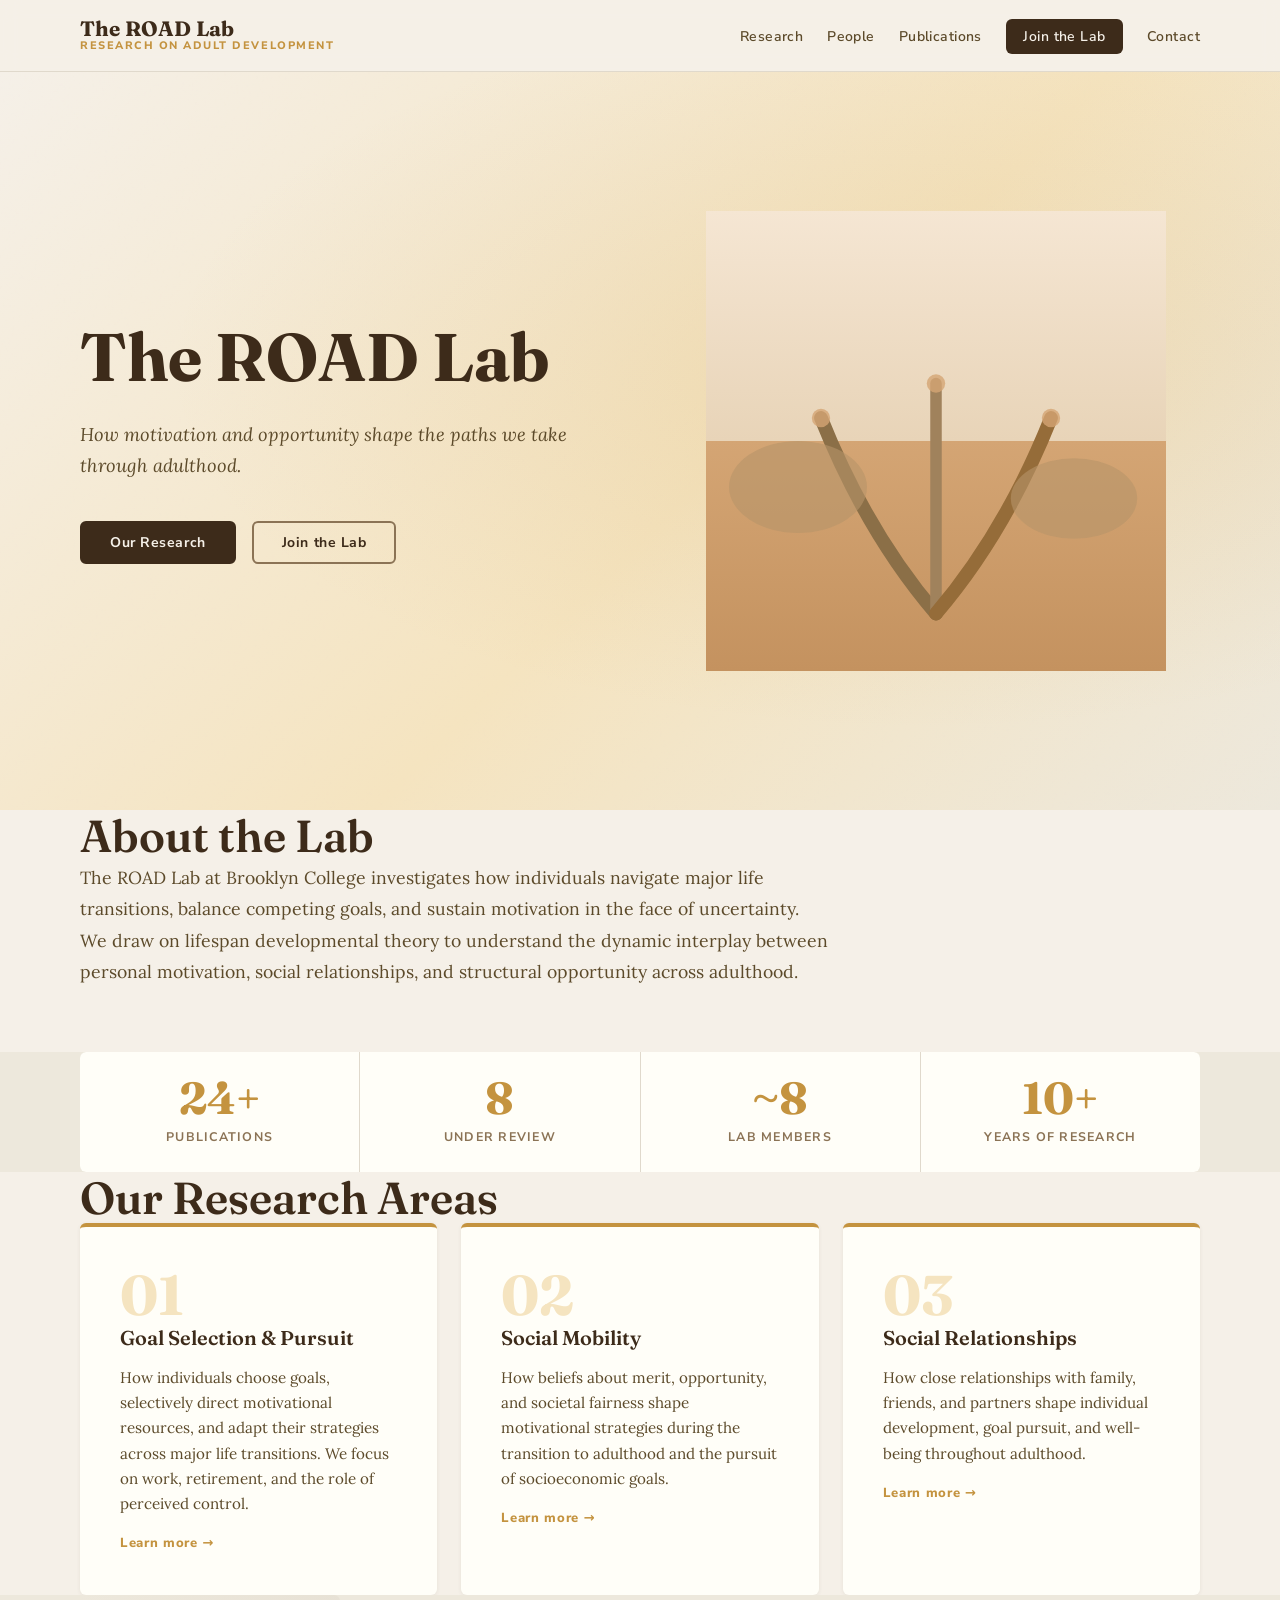
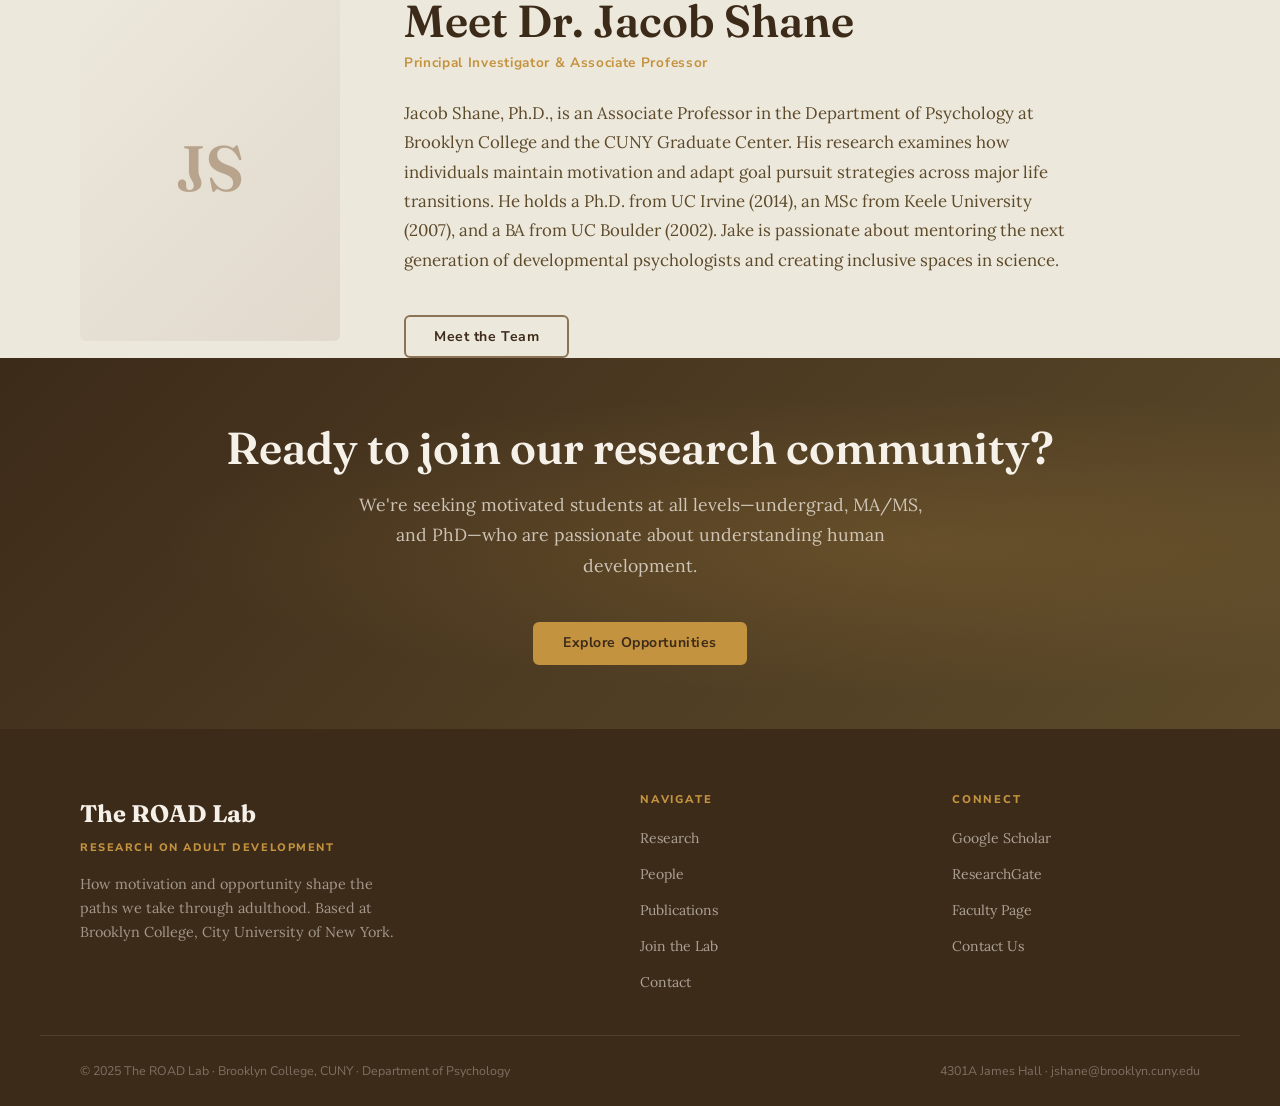
==== road-lab/index.html @ 20463110 "Add files via upload" ====
<!DOCTYPE html>
<html lang="en">
<head>
  <meta charset="UTF-8">
  <meta name="viewport" content="width=device-width, initial-scale=1.0">
  <title>The ROAD Lab — Research on Adult Development</title>
  <meta name="description" content="The ROAD Lab at Brooklyn College studies how motivation and opportunity shape the paths we take through adulthood.">
  <link rel="preconnect" href="https://fonts.googleapis.com">
  <link rel="preconnect" href="https://fonts.gstatic.com" crossorigin>
  <link href="https://fonts.googleapis.com/css2?family=Fraunces:ital,opsz,wght@0,9..144,300;0,9..144,600;0,9..144,700;1,9..144,300;1,9..144,600&family=Lora:ital,wght@0,400;0,500;0,600;1,400;1,500&family=Nunito+Sans:wght@400;600;700;800&display=swap" rel="stylesheet">
  <link rel="stylesheet" href="css/style.css">
</head>
<body>
  <a href="#main" class="skip-link">Skip to main content</a>

  <nav class="site-nav" role="navigation" aria-label="Main navigation">
    <div class="nav-inner">
      <a href="index.html" class="nav-brand" aria-label="The ROAD Lab home">
        <span class="lab-name">The ROAD Lab</span>
        <span class="lab-sub">Research on Adult Development</span>
      </a>
      <button class="nav-toggle" aria-label="Toggle navigation" aria-expanded="false">
        <span></span><span></span><span></span>
      </button>
      <ul class="nav-links" role="list">
        <li><a href="research.html">Research</a></li>
        <li><a href="people.html">People</a></li>
        <li><a href="publications.html">Publications</a></li>
        <li><a href="join.html" class="nav-cta">Join the Lab</a></li>
        <li><a href="contact.html">Contact</a></li>
      </ul>
    </div>
  </nav>

  <main id="main">
    <!-- Hero Section -->
    <section class="hero" role="region" aria-labelledby="hero-title">
      <div class="hero-inner">
        <div class="hero-content">
          <h1 id="hero-title" class="hero-title">The ROAD Lab</h1>
          <p class="hero-tagline">How motivation and opportunity shape the paths we take through adulthood.</p>
          <div class="hero-actions">
            <a href="research.html" class="btn btn-primary">Our Research</a>
            <a href="join.html" class="btn btn-secondary">Join the Lab</a>
          </div>
        </div>
        <div class="hero-visual" aria-hidden="true">
          <svg viewBox="0 0 400 400" xmlns="http://www.w3.org/2000/svg" aria-hidden="true" focusable="false">
            <!-- Background landscape -->
            <defs>
              <linearGradient id="skyGrad" x1="0%" y1="0%" x2="0%" y2="100%">
                <stop offset="0%" style="stop-color:#f5e6d3;stop-opacity:1" />
                <stop offset="100%" style="stop-color:#e8d4b8;stop-opacity:1" />
              </linearGradient>
              <linearGradient id="groundGrad" x1="0%" y1="0%" x2="0%" y2="100%">
                <stop offset="0%" style="stop-color:#d4a574;stop-opacity:1" />
                <stop offset="100%" style="stop-color:#c4925f;stop-opacity:1" />
              </linearGradient>
            </defs>

            <!-- Sky -->
            <rect width="400" height="200" fill="url(#skyGrad)"/>
            <!-- Ground -->
            <rect y="200" width="400" height="200" fill="url(#groundGrad)"/>

            <!-- Diverging paths -->
            <!-- Left path -->
            <path d="M 200 350 Q 140 280 100 180" stroke="#8b6f47" stroke-width="12" fill="none" stroke-linecap="round"/>
            <!-- Center path -->
            <path d="M 200 350 L 200 150" stroke="#a0825c" stroke-width="10" fill="none" stroke-linecap="round"/>
            <!-- Right path -->
            <path d="M 200 350 Q 260 280 300 180" stroke="#956c39" stroke-width="12" fill="none" stroke-linecap="round"/>

            <!-- Accent elements - hills/terrain -->
            <ellipse cx="80" cy="240" rx="60" ry="40" fill="#b8956a" opacity="0.6"/>
            <ellipse cx="320" cy="250" rx="55" ry="35" fill="#b8956a" opacity="0.6"/>

            <!-- Small circles suggesting movement/growth -->
            <circle cx="100" cy="180" r="8" fill="#d4a574" opacity="0.8"/>
            <circle cx="200" cy="150" r="8" fill="#d4a574" opacity="0.8"/>
            <circle cx="300" cy="180" r="8" fill="#d4a574" opacity="0.8"/>
          </svg>
        </div>
      </div>
    </section>

    <!-- About Section -->
    <section class="about fade-up" role="region" aria-labelledby="about-title">
      <div class="container">
        <h2 id="about-title" class="section-title">About the Lab</h2>
        <p class="about-text">The ROAD Lab at Brooklyn College investigates how individuals navigate major life transitions, balance competing goals, and sustain motivation in the face of uncertainty. We draw on lifespan developmental theory to understand the dynamic interplay between personal motivation, social relationships, and structural opportunity across adulthood.</p>
      </div>
    </section>

    <!-- Stats Bar -->
    <section class="section-alt" role="region" aria-label="Lab at a glance">
      <div class="container">
        <div class="stat-bar">
          <div class="stat-item">
            <div class="stat-number">24+</div>
            <div class="stat-label">Publications</div>
          </div>
          <div class="stat-item">
            <div class="stat-number">8</div>
            <div class="stat-label">Under Review</div>
          </div>
          <div class="stat-item">
            <div class="stat-number">~8</div>
            <div class="stat-label">Lab Members</div>
          </div>
          <div class="stat-item">
            <div class="stat-number">10+</div>
            <div class="stat-label">Years of Research</div>
          </div>
        </div>
      </div>
    </section>

    <!-- Research Preview -->
    <section class="research-preview fade-up" role="region" aria-labelledby="research-preview-title">
      <div class="container">
        <h2 id="research-preview-title" class="section-title">Our Research Areas</h2>
        <div class="research-grid">

          <article class="research-card">
            <div class="card-number">01</div>
            <h3>Goal Selection &amp; Pursuit</h3>
            <p>How individuals choose goals, selectively direct motivational resources, and adapt their strategies across major life transitions. We focus on work, retirement, and the role of perceived control.</p>
            <a href="research.html#goals" class="card-link">Learn more →</a>
          </article>

          <article class="research-card">
            <div class="card-number">02</div>
            <h3>Social Mobility</h3>
            <p>How beliefs about merit, opportunity, and societal fairness shape motivational strategies during the transition to adulthood and the pursuit of socioeconomic goals.</p>
            <a href="research.html#mobility" class="card-link">Learn more →</a>
          </article>

          <article class="research-card">
            <div class="card-number">03</div>
            <h3>Social Relationships</h3>
            <p>How close relationships with family, friends, and partners shape individual development, goal pursuit, and well-being throughout adulthood.</p>
            <a href="research.html#relationships" class="card-link">Learn more →</a>
          </article>

        </div>
      </div>
    </section>

    <!-- PI Introduction -->
    <section class="pi-intro fade-up" role="region" aria-labelledby="pi-intro-title">
      <div class="container">
        <div class="pi-intro-inner">
          <div class="pi-photo">
            <div class="person-photo">JS</div>
          </div>
          <div class="pi-content">
            <h2 id="pi-intro-title">Meet Dr. Jacob Shane</h2>
            <p class="pi-title">Principal Investigator &amp; Associate Professor</p>
            <p class="pi-bio">Jacob Shane, Ph.D., is an Associate Professor in the Department of Psychology at Brooklyn College and the CUNY Graduate Center. His research examines how individuals maintain motivation and adapt goal pursuit strategies across major life transitions. He holds a Ph.D. from UC Irvine (2014), an MSc from Keele University (2007), and a BA from UC Boulder (2002). Jake is passionate about mentoring the next generation of developmental psychologists and creating inclusive spaces in science.</p>
            <a href="people.html" class="btn btn-secondary">Meet the Team</a>
          </div>
        </div>
      </div>
    </section>

    <!-- Join CTA Banner -->
    <section class="cta-banner" role="region" aria-label="Join the lab call to action">
      <div class="container">
        <h2>Ready to join our research community?</h2>
        <p>We're seeking motivated students at all levels—undergrad, MA/MS, and PhD—who are passionate about understanding human development.</p>
        <a href="join.html" class="btn btn-light">Explore Opportunities</a>
      </div>
    </section>
  </main>

  <footer class="site-footer" role="contentinfo">
    <div class="footer-inner">
      <div class="footer-brand">
        <div class="f-lab-name">The ROAD Lab</div>
        <div class="f-lab-sub">Research on Adult Development</div>
        <p>How motivation and opportunity shape the paths we take through adulthood. Based at Brooklyn College, City University of New York.</p>
      </div>
      <div class="footer-col">
        <h4>Navigate</h4>
        <ul>
          <li><a href="research.html">Research</a></li>
          <li><a href="people.html">People</a></li>
          <li><a href="publications.html">Publications</a></li>
          <li><a href="join.html">Join the Lab</a></li>
          <li><a href="contact.html">Contact</a></li>
        </ul>
      </div>
      <div class="footer-col">
        <h4>Connect</h4>
        <ul>
          <li><a href="https://scholar.google.com/citations?user=p28nLPcAAAAJ" target="_blank" rel="noopener noreferrer">Google Scholar</a></li>
          <li><a href="https://www.researchgate.net/profile/Jacob-Shane" target="_blank" rel="noopener noreferrer">ResearchGate</a></li>
          <li><a href="https://www.brooklyn.cuny.edu/web/academics/faculty/faculty_profile.jsp?faculty=1244" target="_blank" rel="noopener noreferrer">Faculty Page</a></li>
          <li><a href="contact.html">Contact Us</a></li>
        </ul>
      </div>
    </div>
    <div class="footer-bottom">
      <p>© 2025 The ROAD Lab · Brooklyn College, CUNY · Department of Psychology</p>
      <p>4301A James Hall · jshane@brooklyn.cuny.edu</p>
    </div>
  </footer>

  <script src="js/main.js"></script>
</body>
</html>
---- road-lab/css/style.css ----
/* ============================================
   THE ROAD LAB — Stylesheet
   Research on Adult Development
   ============================================ */

/* --- Design Tokens --- */
:root {
  --cream:        #F5F0E8;
  --cream-dark:   #EDE8DC;
  --cream-mid:    #E0D9CC;
  --brown-deep:   #3D2B1A;
  --brown-dark:   #5C4A2A;
  --brown-mid:    #8B7355;
  --brown-light:  #B8A48C;
  --amber:        #C4933F;
  --amber-light:  #E0AA5C;
  --amber-pale:   #F5E4C0;
  --text-primary: #2C2010;
  --text-secondary: #5C4A2A;
  --text-muted:   #8B7355;
  --white:        #FFFEF8;

  --font-display: 'Fraunces', Georgia, serif;
  --font-body:    'Lora', Georgia, serif;
  --font-ui:      'Nunito Sans', -apple-system, system-ui, sans-serif;

  --space-xs:  0.5rem;
  --space-sm:  1rem;
  --space-md:  1.5rem;
  --space-lg:  2.5rem;
  --space-xl:  4rem;
  --space-2xl: 6rem;

  --max-width: 1200px;
  --nav-height: 72px;

  --shadow-sm: 0 1px 4px rgba(60, 40, 20, 0.07);
  --shadow-md: 0 4px 18px rgba(60, 40, 20, 0.10);
  --shadow-lg: 0 8px 36px rgba(60, 40, 20, 0.13);

  --transition: 0.25s ease;
  --transition-slow: 0.45s ease;
  --radius: 6px;
}

/* --- Reset --- */
*, *::before, *::after { box-sizing: border-box; margin: 0; padding: 0; }
html { scroll-behavior: smooth; font-size: 16px; }
body {
  font-family: var(--font-body);
  color: var(--text-primary);
  background-color: var(--cream);
  line-height: 1.75;
  -webkit-font-smoothing: antialiased;
}
img { max-width: 100%; height: auto; display: block; }
a { color: inherit; text-decoration: none; }
ul { list-style: none; }

/* --- Accessibility: Skip Link --- */
.skip-link {
  position: absolute;
  top: -100%;
  left: 1rem;
  background: var(--brown-deep);
  color: var(--cream);
  padding: 0.5rem 1.1rem;
  z-index: 9999;
  font-family: var(--font-ui);
  font-size: 0.875rem;
  font-weight: 700;
  border-radius: 0 0 var(--radius) var(--radius);
  transition: top var(--transition);
}
.skip-link:focus { top: 0; }

/* --- Focus Styles --- */
:focus-visible {
  outline: 3px solid var(--amber);
  outline-offset: 3px;
  border-radius: 2px;
}

/* --- Typography --- */
h1, h2, h3 {
  font-family: var(--font-display);
  font-weight: 600;
  line-height: 1.15;
  color: var(--brown-deep);
}
h4, h5, h6 {
  font-family: var(--font-ui);
  font-weight: 700;
  line-height: 1.3;
  color: var(--brown-dark);
}
h1 { font-size: clamp(2.6rem, 5.5vw, 4.2rem); }
h2 { font-size: clamp(1.9rem, 3.5vw, 2.8rem); }
h3 { font-size: clamp(1.3rem, 2.5vw, 1.75rem); }
h4 { font-size: 0.8rem; letter-spacing: 0.18em; text-transform: uppercase; }

p { max-width: 68ch; color: var(--text-primary); font-size: 1.05rem; }
.lead { font-size: 1.18rem; line-height: 1.65; color: var(--brown-dark); }
em, i { font-style: italic; }
strong { font-weight: 600; }

/* --- Layout Utilities --- */
.container {
  max-width: var(--max-width);
  margin: 0 auto;
  padding: 0 var(--space-lg);
}
.section { padding: var(--space-2xl) 0; }
.section-alt { background-color: var(--cream-dark); }

/* --- Navigation --- */
.site-nav {
  position: sticky;
  top: 0;
  z-index: 100;
  height: var(--nav-height);
  background: rgba(245, 240, 232, 0.96);
  backdrop-filter: blur(10px);
  -webkit-backdrop-filter: blur(10px);
  border-bottom: 1px solid var(--cream-mid);
}
.nav-inner {
  max-width: var(--max-width);
  margin: 0 auto;
  padding: 0 var(--space-lg);
  height: 100%;
  display: flex;
  align-items: center;
  justify-content: space-between;
}
.nav-brand {
  display: flex;
  flex-direction: column;
  gap: 0.1rem;
  text-decoration: none;
}
.nav-brand .lab-name {
  font-family: var(--font-display);
  font-size: 1.3rem;
  font-weight: 700;
  color: var(--brown-deep);
  letter-spacing: 0.01em;
  line-height: 1;
}
.nav-brand .lab-sub {
  font-family: var(--font-ui);
  font-size: 0.68rem;
  color: var(--amber);
  letter-spacing: 0.14em;
  text-transform: uppercase;
  font-weight: 800;
  line-height: 1;
}
.nav-links {
  display: flex;
  gap: var(--space-md);
  align-items: center;
}
.nav-links a {
  font-family: var(--font-ui);
  font-size: 0.875rem;
  font-weight: 600;
  color: var(--brown-dark);
  letter-spacing: 0.03em;
  padding: 0.3rem 0;
  border-bottom: 2px solid transparent;
  transition: color var(--transition), border-color var(--transition);
}
.nav-links a:hover,
.nav-links a[aria-current="page"] {
  color: var(--amber);
  border-bottom-color: var(--amber);
}
.nav-links a.nav-cta {
  background: var(--brown-deep);
  color: var(--cream);
  padding: 0.5rem 1.1rem;
  border-radius: var(--radius);
  border-bottom: none;
  transition: background var(--transition), color var(--transition);
}
.nav-links a.nav-cta:hover {
  background: var(--amber);
  color: var(--brown-deep);
}
.nav-toggle {
  display: none;
  background: none;
  border: none;
  cursor: pointer;
  padding: 0.5rem;
  flex-direction: column;
  gap: 5px;
  border-radius: var(--radius);
}
.nav-toggle span {
  display: block;
  width: 24px;
  height: 2px;
  background: var(--brown-deep);
  transition: transform var(--transition), opacity var(--transition);
  border-radius: 2px;
}
.nav-toggle[aria-expanded="true"] span:nth-child(1) { transform: translateY(7px) rotate(45deg); }
.nav-toggle[aria-expanded="true"] span:nth-child(2) { opacity: 0; }
.nav-toggle[aria-expanded="true"] span:nth-child(3) { transform: translateY(-7px) rotate(-45deg); }

/* --- Hero (Home) --- */
.hero {
  padding: var(--space-2xl) 0;
  background: linear-gradient(135deg, var(--cream) 0%, var(--amber-pale) 55%, var(--cream-dark) 100%);
  position: relative;
  overflow: hidden;
  min-height: 82vh;
  display: flex;
  align-items: center;
}
.hero::before {
  content: '';
  position: absolute;
  inset: 0;
  background: radial-gradient(ellipse at 72% 40%, rgba(196, 147, 63, 0.14) 0%, transparent 58%);
  pointer-events: none;
}
/* Subtle grain texture */
.hero::after {
  content: '';
  position: absolute;
  inset: 0;
  background-image: url("data:image/svg+xml,%3Csvg viewBox='0 0 256 256' xmlns='http://www.w3.org/2000/svg'%3E%3Cfilter id='noise'%3E%3CfeTurbulence type='fractalNoise' baseFrequency='0.9' numOctaves='4' stitchTiles='stitch'/%3E%3C/filter%3E%3Crect width='100%25' height='100%25' filter='url(%23noise)' opacity='0.025'/%3E%3C/svg%3E");
  opacity: 0.4;
  pointer-events: none;
}
.hero-inner {
  max-width: var(--max-width);
  margin: 0 auto;
  padding: 0 var(--space-lg);
  display: grid;
  grid-template-columns: 1fr 1fr;
  gap: var(--space-xl);
  align-items: center;
  width: 100%;
  position: relative;
  z-index: 1;
}
.hero-label {
  font-family: var(--font-ui);
  font-size: 0.78rem;
  font-weight: 800;
  letter-spacing: 0.2em;
  text-transform: uppercase;
  color: var(--amber);
  margin-bottom: var(--space-sm);
  display: flex;
  align-items: center;
  gap: 0.75rem;
}
.hero-label::before {
  content: '';
  display: block;
  width: 32px;
  height: 2px;
  background: var(--amber);
  flex-shrink: 0;
}
.hero h1 {
  margin-bottom: var(--space-md);
  font-weight: 700;
  color: var(--brown-deep);
}
.hero h1 .accent { color: var(--amber); }
.hero-tagline {
  font-size: 1.15rem;
  line-height: 1.7;
  color: var(--brown-dark);
  margin-bottom: var(--space-lg);
  font-style: italic;
  max-width: 48ch;
}
.hero-actions {
  display: flex;
  gap: var(--space-sm);
  flex-wrap: wrap;
}
.hero-visual {
  display: flex;
  align-items: center;
  justify-content: center;
}
.hero-visual svg {
  width: 100%;
  max-width: 460px;
}

/* --- Buttons --- */
.btn {
  display: inline-flex;
  align-items: center;
  gap: 0.5rem;
  padding: 0.78rem 1.75rem;
  font-family: var(--font-ui);
  font-size: 0.875rem;
  font-weight: 700;
  letter-spacing: 0.04em;
  border: 2px solid transparent;
  cursor: pointer;
  transition: all var(--transition);
  text-decoration: none;
  border-radius: var(--radius);
  line-height: 1;
}
.btn-primary {
  background: var(--brown-deep);
  color: var(--cream);
  border-color: var(--brown-deep);
}
.btn-primary:hover {
  background: var(--amber);
  color: var(--brown-deep);
  border-color: var(--amber);
  transform: translateY(-2px);
  box-shadow: var(--shadow-md);
}
.btn-secondary {
  background: transparent;
  color: var(--brown-deep);
  border-color: var(--brown-mid);
}
.btn-secondary:hover {
  border-color: var(--amber);
  color: var(--amber);
}
.btn-light {
  background: var(--amber);
  color: var(--brown-deep);
  border-color: var(--amber);
}
.btn-light:hover {
  background: var(--amber-light);
  transform: translateY(-2px);
  box-shadow: var(--shadow-md);
}

/* --- Eyebrow / Label --- */
.eyebrow {
  font-family: var(--font-ui);
  font-size: 0.75rem;
  font-weight: 800;
  letter-spacing: 0.2em;
  text-transform: uppercase;
  color: var(--amber);
  margin-bottom: 0.6rem;
  display: flex;
  align-items: center;
  gap: 0.75rem;
}
.eyebrow::before {
  content: '';
  display: block;
  width: 24px;
  height: 2px;
  background: var(--amber);
  flex-shrink: 0;
}

/* --- Section Headers --- */
.section-header { margin-bottom: var(--space-xl); }
.section-header h2 { margin-bottom: var(--space-sm); }
.section-header p { color: var(--brown-dark); font-size: 1.1rem; }

/* --- Page Hero (inner pages) --- */
.page-hero {
  background: linear-gradient(135deg, var(--brown-deep) 0%, var(--brown-dark) 100%);
  padding: var(--space-xl) 0 calc(var(--space-xl) * 1.1);
  position: relative;
  overflow: hidden;
}
.page-hero::before {
  content: '';
  position: absolute;
  inset: 0;
  background: radial-gradient(ellipse at 80% 40%, rgba(196, 147, 63, 0.2) 0%, transparent 55%);
  pointer-events: none;
}
.page-hero .container { position: relative; z-index: 1; }
.page-hero h1 { color: var(--cream); margin-bottom: var(--space-sm); }
.page-hero p.lead { color: rgba(245, 240, 232, 0.75); max-width: 56ch; }

/* --- Stats Bar --- */
.stat-bar {
  display: grid;
  grid-template-columns: repeat(4, 1fr);
  gap: 1px;
  background: var(--cream-mid);
  border-radius: var(--radius);
  overflow: hidden;
  margin-top: var(--space-xl);
}
.stat-item {
  background: var(--white);
  padding: var(--space-md) var(--space-lg);
  text-align: center;
}
.stat-number {
  font-family: var(--font-display);
  font-size: 2.8rem;
  font-weight: 700;
  color: var(--amber);
  line-height: 1;
  margin-bottom: 0.3rem;
}
.stat-label {
  font-family: var(--font-ui);
  font-size: 0.78rem;
  font-weight: 700;
  letter-spacing: 0.1em;
  text-transform: uppercase;
  color: var(--text-muted);
}

/* --- Research Cards --- */
.research-grid {
  display: grid;
  grid-template-columns: repeat(3, 1fr);
  gap: var(--space-md);
}
.research-card {
  background: var(--white);
  border-radius: var(--radius);
  padding: var(--space-lg);
  box-shadow: var(--shadow-sm);
  border-top: 4px solid var(--amber);
  transition: transform var(--transition), box-shadow var(--transition);
}
.research-card:hover {
  transform: translateY(-5px);
  box-shadow: var(--shadow-lg);
}
.card-number {
  font-family: var(--font-display);
  font-size: 3.5rem;
  font-weight: 700;
  color: var(--amber-pale);
  line-height: 1;
  margin-bottom: 0.2rem;
}
.research-card h3 { font-size: 1.25rem; margin-bottom: var(--space-sm); }
.research-card p { font-size: 0.95rem; color: var(--text-secondary); line-height: 1.65; }
.card-link {
  display: inline-flex;
  align-items: center;
  gap: 0.4rem;
  font-family: var(--font-ui);
  font-size: 0.82rem;
  font-weight: 800;
  letter-spacing: 0.05em;
  color: var(--amber);
  margin-top: var(--space-sm);
  transition: gap var(--transition);
}
.card-link:hover { gap: 0.7rem; }

/* --- Research Detail Sections --- */
.research-area {
  scroll-margin-top: calc(var(--nav-height) + 2rem);
  padding: var(--space-xl) 0;
  border-bottom: 1px solid var(--cream-mid);
}
.research-area:last-child { border-bottom: none; }
.research-area-inner {
  display: grid;
  grid-template-columns: 1fr 2fr;
  gap: var(--space-xl);
  align-items: start;
}
.research-area-label {
  position: sticky;
  top: calc(var(--nav-height) + 2rem);
}
.area-number {
  font-family: var(--font-display);
  font-size: 6rem;
  font-weight: 700;
  color: var(--amber-pale);
  line-height: 0.9;
  margin-bottom: 0.5rem;
}

/* --- People Grid --- */
.people-grid {
  display: grid;
  grid-template-columns: repeat(auto-fill, minmax(250px, 1fr));
  gap: var(--space-md);
}
.person-card {
  background: var(--white);
  border-radius: var(--radius);
  overflow: hidden;
  box-shadow: var(--shadow-sm);
  transition: transform var(--transition), box-shadow var(--transition);
}
.person-card:hover {
  transform: translateY(-4px);
  box-shadow: var(--shadow-md);
}
.person-photo {
  width: 100%;
  aspect-ratio: 4 / 3;
  background: linear-gradient(135deg, var(--cream-dark), var(--cream-mid));
  display: flex;
  align-items: center;
  justify-content: center;
  font-family: var(--font-display);
  font-size: 3rem;
  font-weight: 600;
  color: var(--brown-light);
}
.person-photo img { width: 100%; height: 100%; object-fit: cover; }
.person-info { padding: var(--space-md); }
.person-info h3 { font-size: 1.1rem; margin-bottom: 0.2rem; }
.person-role {
  font-family: var(--font-ui);
  font-size: 0.75rem;
  font-weight: 800;
  letter-spacing: 0.1em;
  text-transform: uppercase;
  color: var(--amber);
  margin-bottom: 0.6rem;
}
.person-info p { font-size: 0.9rem; color: var(--text-secondary); line-height: 1.55; max-width: none; }
.person-links { display: flex; gap: 0.75rem; margin-top: 0.75rem; flex-wrap: wrap; }
.person-links a {
  font-family: var(--font-ui);
  font-size: 0.78rem;
  font-weight: 700;
  color: var(--brown-mid);
  transition: color var(--transition);
  text-decoration: underline;
  text-underline-offset: 2px;
  text-decoration-color: transparent;
  transition: color var(--transition), text-decoration-color var(--transition);
}
.person-links a:hover {
  color: var(--amber);
  text-decoration-color: var(--amber);
}

/* PI Card (special) */
.pi-card {
  display: grid;
  grid-template-columns: 280px 1fr;
  gap: var(--space-xl);
  align-items: start;
  background: var(--white);
  border-radius: var(--radius);
  overflow: hidden;
  box-shadow: var(--shadow-md);
  margin-bottom: var(--space-xl);
}
.pi-card .person-photo {
  aspect-ratio: 3 / 4;
  height: 100%;
  font-size: 5rem;
}
.pi-card .person-info { padding: var(--space-xl); }
.pi-card h2 { font-size: clamp(1.6rem, 2.5vw, 2.2rem); }

/* --- Publications --- */
.pub-year-group { margin-bottom: var(--space-xl); }
.pub-year-heading {
  font-family: var(--font-display);
  font-size: 2.2rem;
  color: var(--amber);
  margin-bottom: var(--space-md);
  padding-bottom: var(--space-xs);
  border-bottom: 1px solid var(--cream-mid);
}
.pub-list { display: flex; flex-direction: column; gap: var(--space-sm); }
.pub-item {
  background: var(--white);
  border-radius: var(--radius);
  padding: var(--space-md) var(--space-lg);
  border-left: 4px solid var(--cream-mid);
  box-shadow: var(--shadow-sm);
  transition: border-color var(--transition);
}
.pub-item:hover { border-left-color: var(--amber); }
.pub-status {
  font-family: var(--font-ui);
  font-size: 0.72rem;
  font-weight: 800;
  letter-spacing: 0.1em;
  color: var(--amber);
  text-transform: uppercase;
  margin-bottom: 0.2rem;
}
.pub-title {
  font-family: var(--font-body);
  font-size: 1rem;
  font-weight: 600;
  color: var(--brown-deep);
  margin-bottom: 0.25rem;
  line-height: 1.45;
  max-width: none;
}
.pub-authors {
  font-size: 0.88rem;
  color: var(--text-muted);
  font-style: italic;
  margin-bottom: 0.2rem;
  max-width: none;
}
.pub-journal {
  font-family: var(--font-ui);
  font-size: 0.85rem;
  color: var(--brown-mid);
  max-width: none;
}

/* --- Join Page --- */
.opportunity-grid {
  display: grid;
  grid-template-columns: repeat(3, 1fr);
  gap: var(--space-md);
  margin-bottom: var(--space-xl);
}
.opportunity-card {
  background: var(--white);
  border-radius: var(--radius);
  padding: var(--space-lg);
  box-shadow: var(--shadow-sm);
  border-bottom: 4px solid var(--amber);
}
.opportunity-icon {
  font-family: var(--font-display);
  font-size: 2.5rem;
  color: var(--amber);
  margin-bottom: var(--space-sm);
  line-height: 1;
}
.opportunity-card h3 { font-size: 1.2rem; margin-bottom: 0.5rem; }
.opportunity-card p { font-size: 0.95rem; color: var(--text-secondary); max-width: none; }

/* --- Contact --- */
.contact-grid {
  display: grid;
  grid-template-columns: 1fr 1.5fr;
  gap: var(--space-xl);
  align-items: start;
}
.contact-info-block {
  display: flex;
  flex-direction: column;
  gap: var(--space-md);
}
.contact-detail {
  display: flex;
  flex-direction: column;
  gap: 0.2rem;
}
.contact-detail .label {
  font-family: var(--font-ui);
  font-size: 0.72rem;
  font-weight: 800;
  letter-spacing: 0.14em;
  text-transform: uppercase;
  color: var(--amber);
}
.contact-detail a,
.contact-detail p {
  font-size: 1rem;
  color: var(--text-primary);
  max-width: none;
  transition: color var(--transition);
}
.contact-detail a:hover { color: var(--amber); }

/* --- Forms --- */
.form-card {
  background: var(--white);
  border-radius: var(--radius);
  padding: var(--space-xl);
  box-shadow: var(--shadow-md);
}
.form-group {
  display: flex;
  flex-direction: column;
  gap: 0.4rem;
  margin-bottom: var(--space-md);
}
.form-group label {
  font-family: var(--font-ui);
  font-size: 0.8rem;
  font-weight: 700;
  letter-spacing: 0.07em;
  text-transform: uppercase;
  color: var(--brown-dark);
}
.form-group input,
.form-group textarea,
.form-group select {
  background: var(--cream);
  border: 2px solid var(--cream-mid);
  border-radius: 4px;
  padding: 0.75rem 1rem;
  font-family: var(--font-body);
  font-size: 1rem;
  color: var(--text-primary);
  transition: border-color var(--transition), background var(--transition);
  width: 100%;
}
.form-group input:focus,
.form-group textarea:focus,
.form-group select:focus {
  outline: none;
  border-color: var(--amber);
  background: var(--white);
}
.form-group textarea { resize: vertical; min-height: 130px; }

/* --- Horizontal Rule / Divider --- */
hr.section-rule {
  border: none;
  border-top: 1px solid var(--cream-mid);
  margin: var(--space-xl) 0;
}

/* --- CTA Banner --- */
.cta-banner {
  background: linear-gradient(135deg, var(--brown-deep) 0%, var(--brown-dark) 100%);
  padding: var(--space-xl) 0;
  text-align: center;
  position: relative;
  overflow: hidden;
}
.cta-banner::before {
  content: '';
  position: absolute;
  inset: 0;
  background: radial-gradient(ellipse at 70% 50%, rgba(196, 147, 63, 0.18) 0%, transparent 58%);
  pointer-events: none;
}
.cta-banner .container { position: relative; z-index: 1; }
.cta-banner h2 { color: var(--cream); margin-bottom: var(--space-sm); }
.cta-banner p { color: rgba(245, 240, 232, 0.75); font-size: 1.1rem; max-width: 52ch; margin: 0 auto var(--space-lg); }

/* --- Footer --- */
.site-footer {
  background: var(--brown-deep);
  padding: var(--space-xl) 0 var(--space-md);
}
.footer-inner {
  max-width: var(--max-width);
  margin: 0 auto;
  padding: 0 var(--space-lg);
  display: grid;
  grid-template-columns: 2fr 1fr 1fr;
  gap: var(--space-xl);
  padding-bottom: var(--space-lg);
  border-bottom: 1px solid rgba(245, 240, 232, 0.1);
  margin-bottom: var(--space-md);
}
.footer-brand .f-lab-name {
  font-family: var(--font-display);
  font-size: 1.5rem;
  font-weight: 700;
  color: var(--cream);
  margin-bottom: 0.2rem;
}
.footer-brand .f-lab-sub {
  font-family: var(--font-ui);
  font-size: 0.68rem;
  letter-spacing: 0.14em;
  text-transform: uppercase;
  color: var(--amber);
  margin-bottom: var(--space-sm);
  font-weight: 800;
}
.footer-brand p { font-size: 0.9rem; line-height: 1.65; color: rgba(245, 240, 232, 0.55); max-width: 36ch; }
.footer-col h4 {
  font-family: var(--font-ui);
  font-size: 0.7rem;
  font-weight: 800;
  letter-spacing: 0.16em;
  text-transform: uppercase;
  color: var(--amber);
  margin-bottom: var(--space-sm);
}
.footer-col ul { display: flex; flex-direction: column; gap: 0.5rem; }
.footer-col a {
  font-size: 0.875rem;
  color: rgba(245, 240, 232, 0.6);
  transition: color var(--transition);
}
.footer-col a:hover { color: var(--amber); }
.footer-bottom {
  max-width: var(--max-width);
  margin: 0 auto;
  padding: 0 var(--space-lg);
  display: flex;
  justify-content: space-between;
  align-items: center;
  flex-wrap: wrap;
  gap: 0.5rem;
}
.footer-bottom p { font-family: var(--font-ui); font-size: 0.78rem; color: rgba(245, 240, 232, 0.35); max-width: none; }

/* --- Animations --- */
.fade-up {
  opacity: 0;
  transform: translateY(22px);
  transition: opacity 0.65s ease, transform 0.65s ease;
}
.fade-up.visible { opacity: 1; transform: translateY(0); }
.fade-up[style*="transition-delay"] { /* delays handled inline */ }

/* --- Responsive --- */
@media (max-width: 960px) {
  .hero-inner { grid-template-columns: 1fr; }
  .hero-visual { display: none; }
  .research-grid { grid-template-columns: 1fr; }
  .research-area-inner { grid-template-columns: 1fr; }
  .research-area-label { position: static; }
  .pi-card { grid-template-columns: 1fr; }
  .pi-card .person-photo { aspect-ratio: 3/2; font-size: 4rem; }
  .opportunity-grid { grid-template-columns: 1fr; }
  .contact-grid { grid-template-columns: 1fr; }
  .stat-bar { grid-template-columns: repeat(2, 1fr); }
  .footer-inner { grid-template-columns: 1fr 1fr; }
  .footer-brand { grid-column: 1 / -1; }
}

@media (max-width: 640px) {
  :root {
    --space-lg: 1.25rem;
    --space-xl: 2.5rem;
    --space-2xl: 3.5rem;
  }
  .nav-links {
    display: none;
    position: absolute;
    top: var(--nav-height);
    left: 0; right: 0;
    background: var(--cream);
    flex-direction: column;
    padding: var(--space-md) var(--space-lg);
    border-bottom: 1px solid var(--cream-mid);
    box-shadow: var(--shadow-md);
    gap: var(--space-sm);
  }
  .nav-links.open { display: flex; }
  .nav-toggle { display: flex; }
  .stat-bar { grid-template-columns: repeat(2, 1fr); }
  .footer-inner { grid-template-columns: 1fr; }
  .hero-actions { flex-direction: column; align-items: flex-start; }
  .people-grid { grid-template-columns: 1fr; }
}

/* --- Visually Hidden (screen-reader only) --- */
.sr-only {
  position: absolute;
  width: 1px;
  height: 1px;
  padding: 0;
  margin: -1px;
  overflow: hidden;
  clip: rect(0, 0, 0, 0);
  white-space: nowrap;
  border: 0;
}

/* --- Contact Info Block extras --- */
.info-item { margin-bottom: var(--space-md); }
.info-label {
  font-family: var(--font-ui);
  font-size: 0.72rem;
  font-weight: 800;
  letter-spacing: 0.14em;
  text-transform: uppercase;
  color: var(--amber);
  margin-bottom: 0.2rem;
  max-width: none;
}
.info-item p, .info-item a {
  font-size: 1rem;
  color: var(--text-primary);
  max-width: none;
}
.info-item a:hover { color: var(--amber); }
.profile-links { display: flex; flex-direction: column; gap: 0.4rem; list-style: none; }
.profile-links a {
  font-size: 0.95rem;
  color: var(--brown-mid);
  text-decoration: underline;
  text-underline-offset: 2px;
  transition: color var(--transition);
}
.profile-links a:hover { color: var(--amber); }
.info-note {
  background: var(--cream-dark);
  border-radius: var(--radius);
  padding: var(--space-sm) var(--space-md);
  border-left: 3px solid var(--amber);
}
.info-note p { font-size: 0.9rem; color: var(--text-secondary); max-width: none; }

/* --- PI Intro (Home page) --- */
.pi-intro { background-color: var(--cream-dark); }
.pi-intro-inner {
  display: grid;
  grid-template-columns: 260px 1fr;
  gap: var(--space-xl);
  align-items: start;
}
.pi-photo .person-photo { aspect-ratio: 3/4; border-radius: var(--radius); font-size: 4rem; }
.pi-content h2 { margin-bottom: 0.3rem; }
.pi-title {
  font-family: var(--font-ui);
  font-size: 0.85rem;
  font-weight: 700;
  color: var(--amber);
  letter-spacing: 0.05em;
  margin-bottom: var(--space-md);
  max-width: none;
}
.pi-bio { margin-bottom: var(--space-lg); color: var(--brown-dark); }

/* Page hero text helpers */
.page-title { color: var(--cream); }
.page-subtitle { color: rgba(245, 240, 232, 0.75); font-size: 1.1rem; margin-top: 0.5rem; max-width: 56ch; }

/* About section */
.about { background: var(--cream); }
.about-text { font-size: 1.1rem; color: var(--brown-dark); line-height: 1.8; }

/* Contact form */
.contact-form .btn { width: 100%; justify-content: center; margin-top: 0.5rem; }

@media (max-width: 640px) {
  .pi-intro-inner { grid-template-columns: 1fr; }
  .pi-photo .person-photo { aspect-ratio: 3/2; }
}
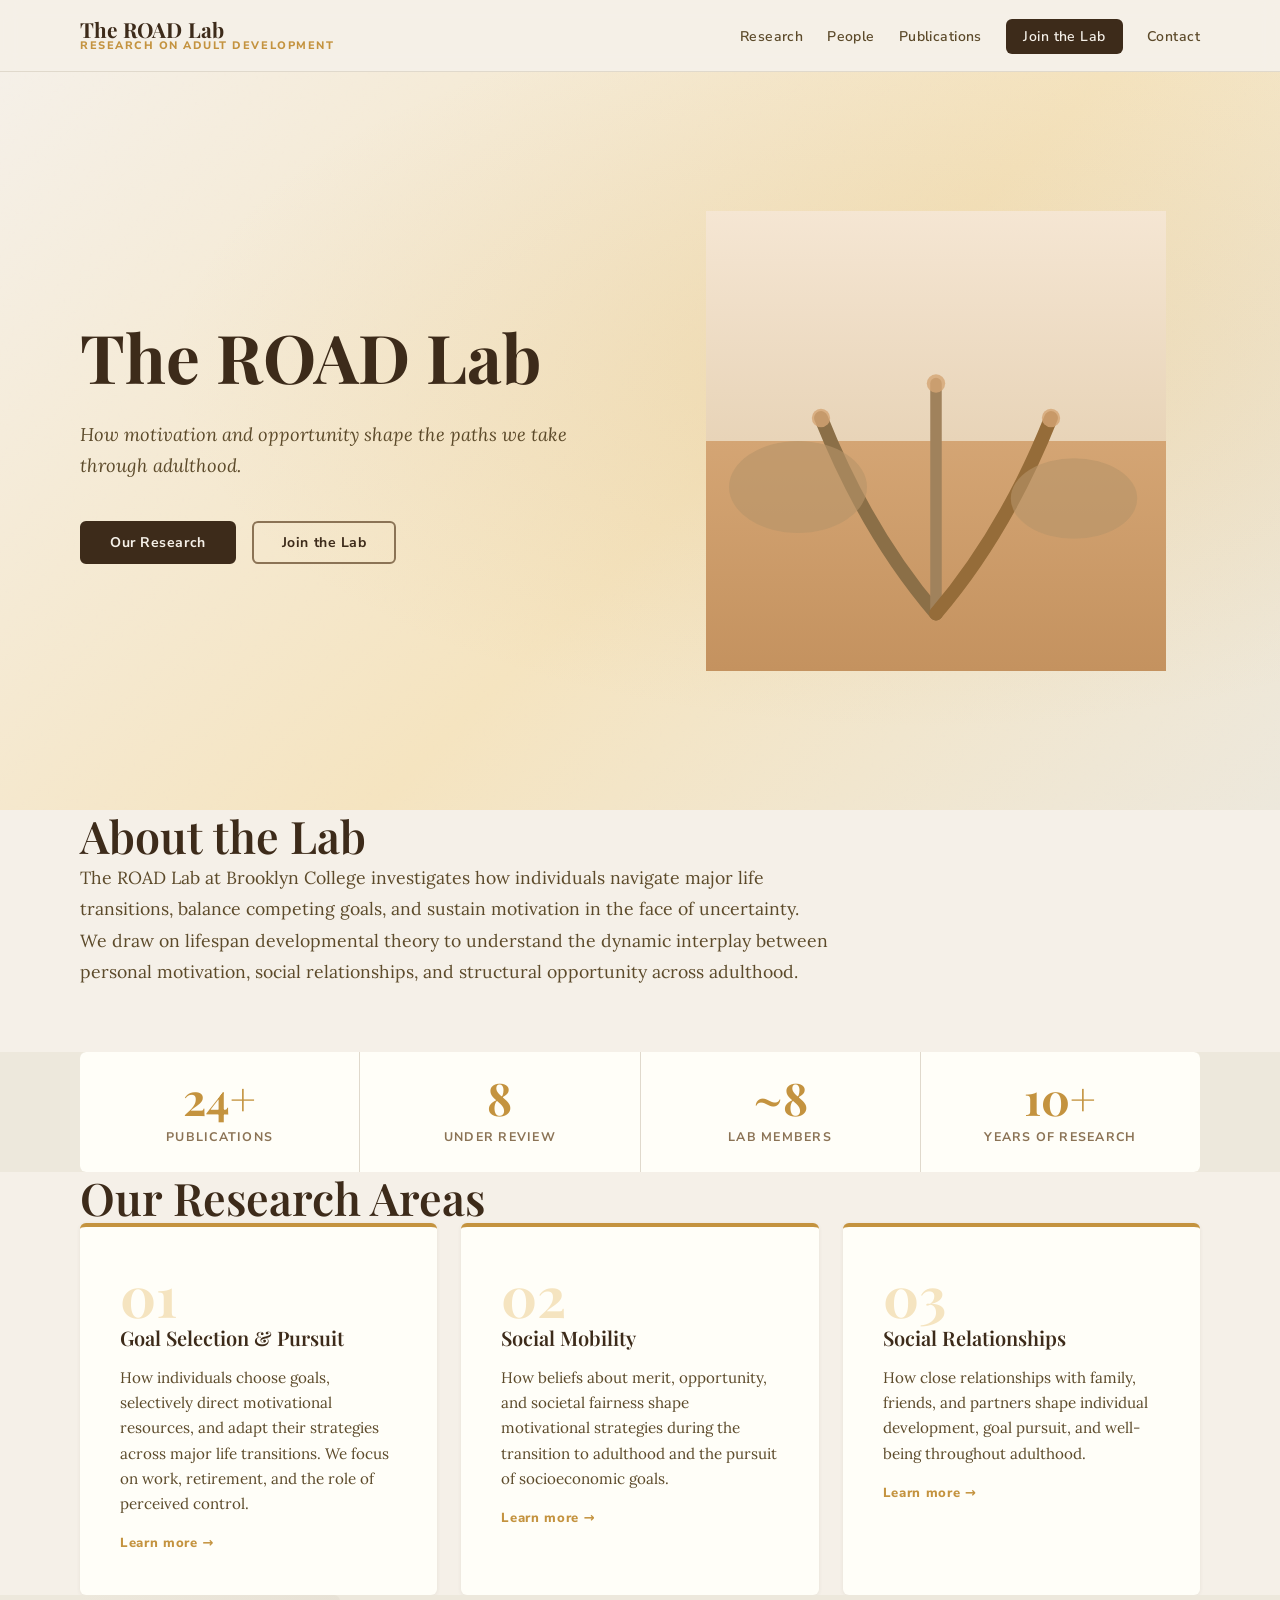
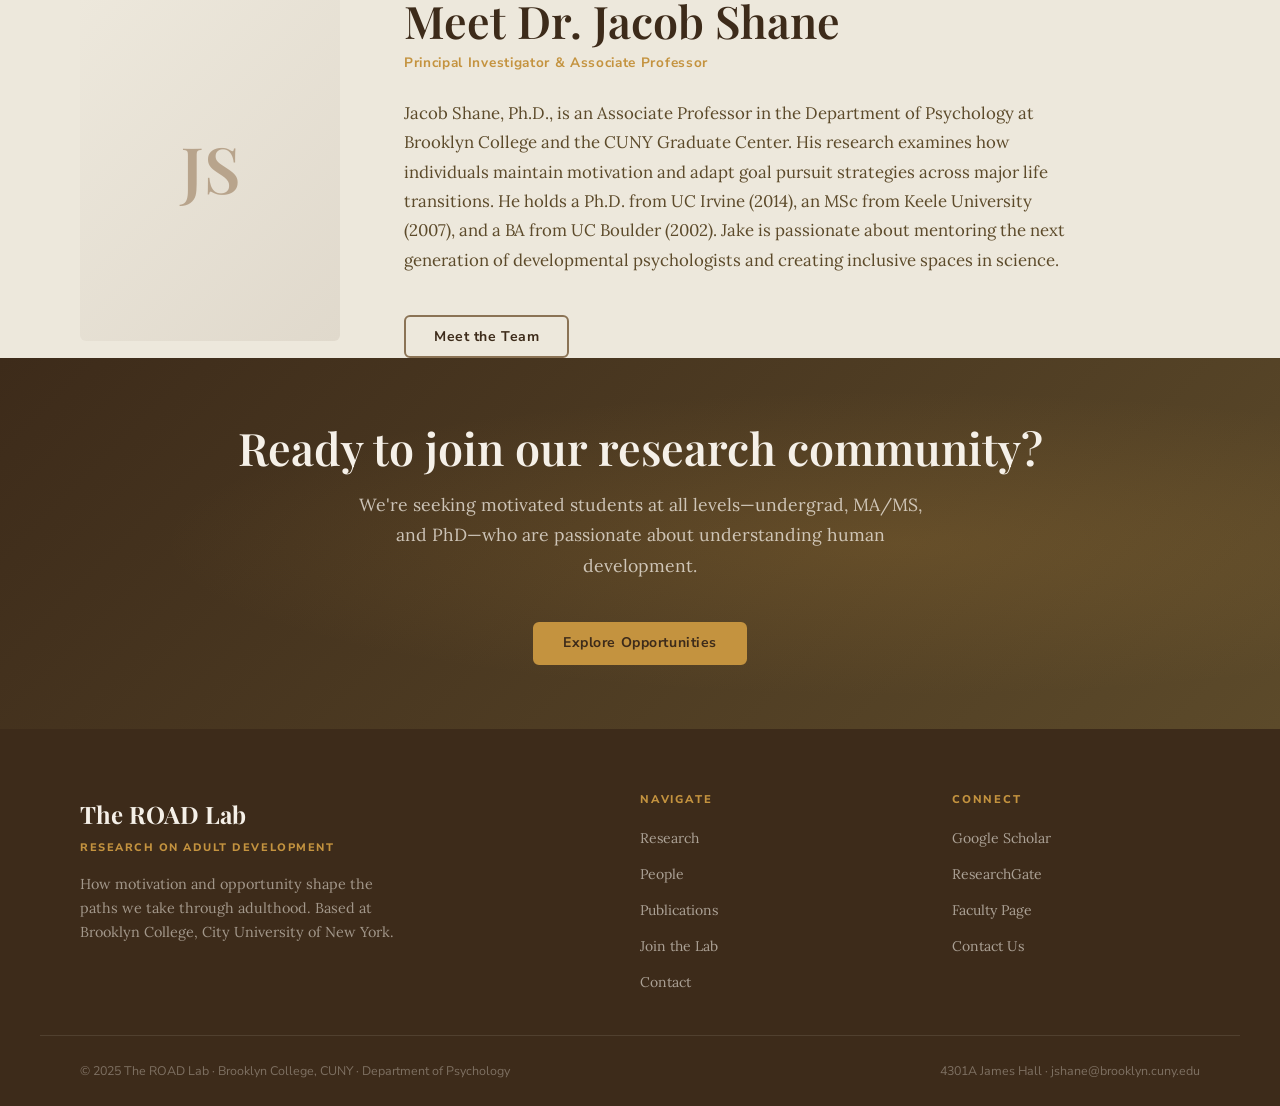
==== commit d10dfb98: "Add files via upload" ====
--- a/road-lab/index.html
+++ b/road-lab/index.html
@@ -7,7 +7,7 @@
   <meta name="description" content="The ROAD Lab at Brooklyn College studies how motivation and opportunity shape the paths we take through adulthood.">
   <link rel="preconnect" href="https://fonts.googleapis.com">
   <link rel="preconnect" href="https://fonts.gstatic.com" crossorigin>
-  <link href="https://fonts.googleapis.com/css2?family=Fraunces:ital,opsz,wght@0,9..144,300;0,9..144,600;0,9..144,700;1,9..144,300;1,9..144,600&family=Lora:ital,wght@0,400;0,500;0,600;1,400;1,500&family=Nunito+Sans:wght@400;600;700;800&display=swap" rel="stylesheet">
+  <link href="https://fonts.googleapis.com/css2?family=Playfair+Display:ital,wght@0,400;0,500;0,600;0,700;1,400;1,500;1,600&family=Lora:ital,wght@0,400;0,500;0,600;1,400;1,500&family=Nunito+Sans:wght@400;600;700;800&display=swap" rel="stylesheet">
   <link rel="stylesheet" href="css/style.css">
 </head>
 <body>
--- a/road-lab/css/style.css
+++ b/road-lab/css/style.css
@@ -20,7 +20,7 @@
   --text-muted:   #8B7355;
   --white:        #FFFEF8;
 
-  --font-display: 'Fraunces', Georgia, serif;
+  --font-display: 'Playfair Display', Georgia, serif;
   --font-body:    'Lora', Georgia, serif;
   --font-ui:      'Nunito Sans', -apple-system, system-ui, sans-serif;
 
